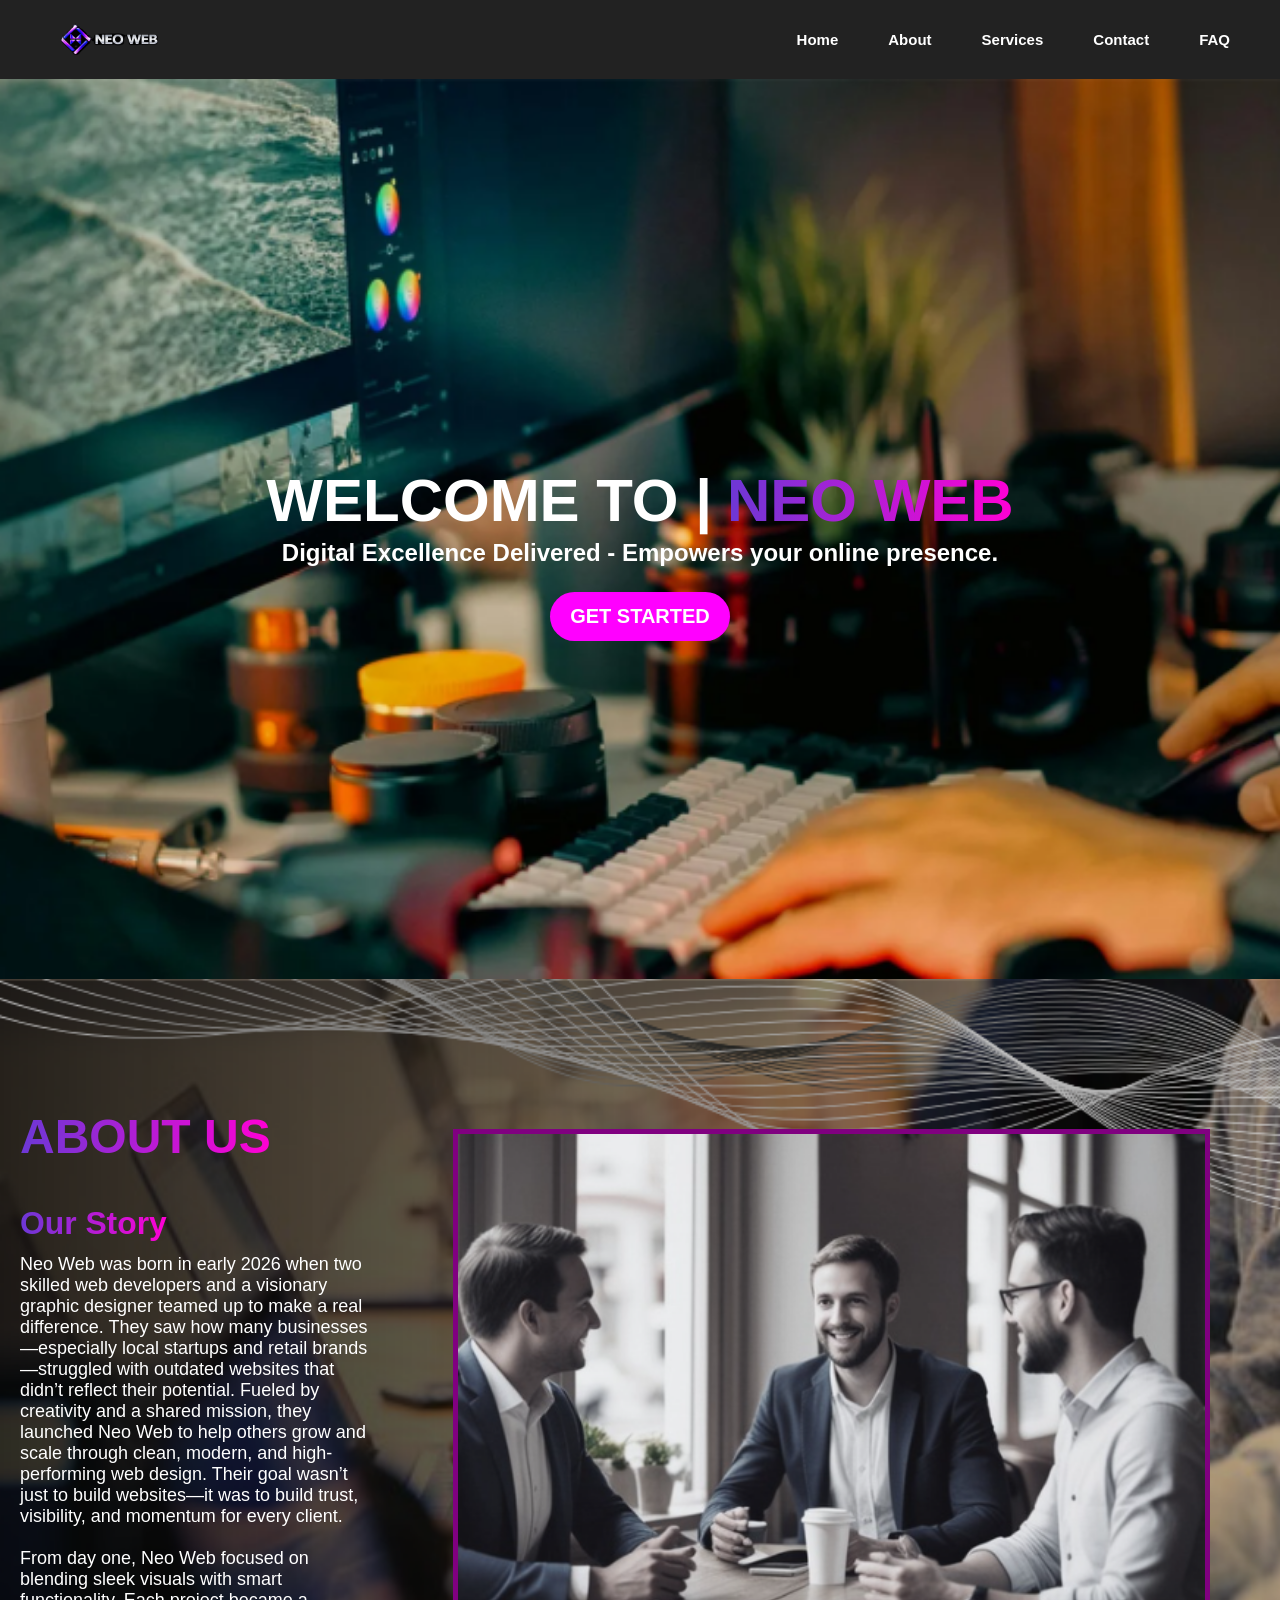
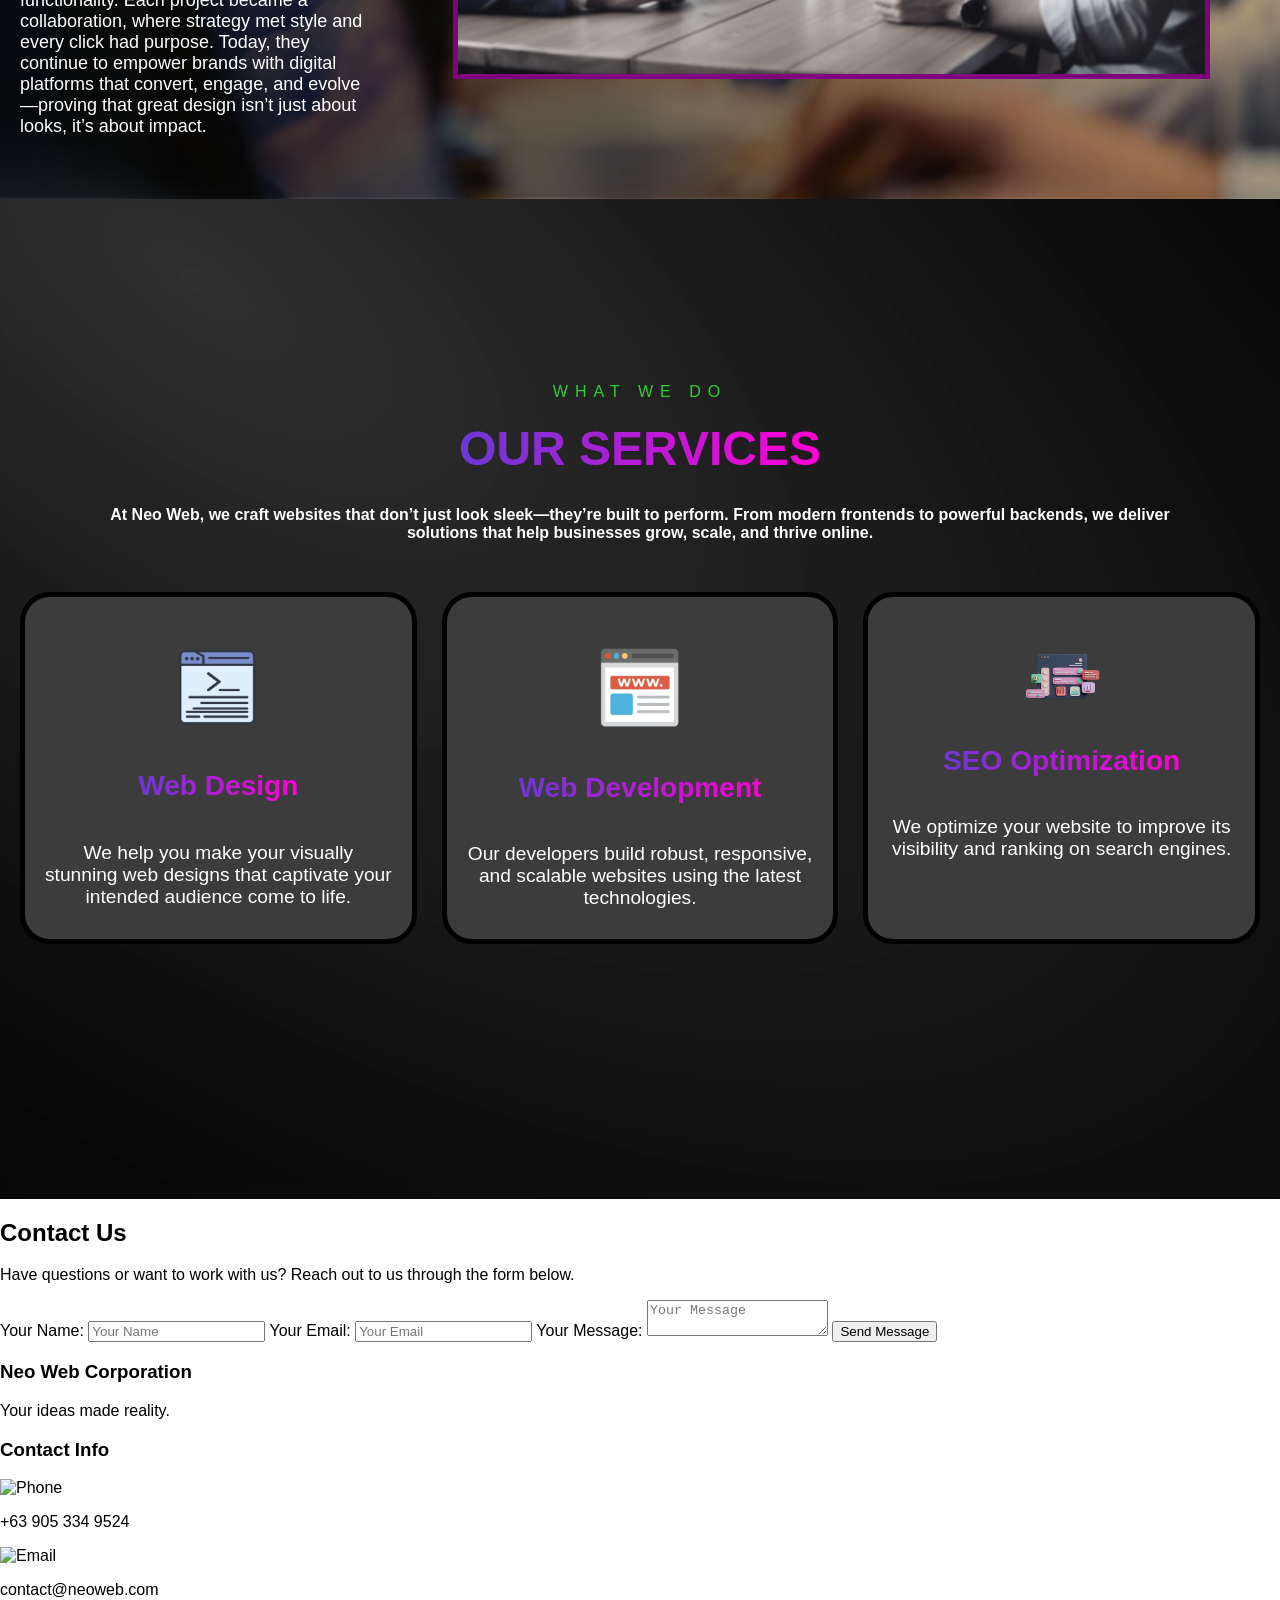
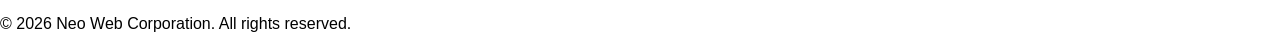
==== NeoWebCo/LandingPage/index.html @ d455323c "Rename LandingPage.html to index.html Renamed main file to index.html for easier online access" ====
<!DOCTYPE html>
<html lang="en">
<head>
    <meta charset="UTF-8">
    <meta name="viewport" content="width=device-width, initial-scale=1.0">
    <title>Neo Web Co.</title>
    <link rel="stylesheet" href="LandingPage.css">
</head>
<body>
    <nav class="navbar">
        <img class="logo" src="../img/logo.png" alt="Logo">
        <ul class="nav-links">
            <li><a href="#home">Home</a></li>
            <li><a href="#about">About</a></li>
            <li><a href="#services">Services</a></li>
            <li><a href="#contact">Contact</a></li>
            <li><a href="FAQ.html">FAQ</a></li>
        </ul>
    </nav>

    <section id="home" class="home-section">
        <div class="home-content">
            <h1 id="welcome1">WELCOME TO |</h1>
            <h1 class="gradient">NEO WEB</h1>
        </div>
        <p>Digital Excellence Delivered - Empowers your online presence.</p>
        <button onclick="location.href='#services'" class="btn">GET STARTED</button>
    </section>

    <section id="about" class="about-section">
        <div class="story">
        <h2 class="gradient">ABOUT US</h2>
        <h3 class="gradient">Our Story</h3>
            <p>
            Neo Web was born in early 2026 when two skilled web developers and a visionary
            graphic designer teamed up to make a real difference. They saw how many
            businesses—especially local startups and retail brands—struggled with outdated
            websites that didn’t reflect their potential. Fueled by creativity and a shared
            mission, they launched Neo Web to help others grow and scale through clean, modern,
            and high-performing web design. Their goal wasn’t just to build websites—it was to
            build trust, visibility, and momentum for every client.

            <br>
            <br>From day one, Neo Web focused on blending sleek visuals with smart functionality.
            Each project became a collaboration, where strategy met style and every click had
            purpose. Today, they continue to empower brands with digital platforms that convert,
            engage, and evolve—proving that great design isn’t just about looks, it’s about
            impact.
        </p>
        </div>
        <img src="../img/ourstorybg.png" alt="Our Story">
    </section>

    <section id="services" class="services-section">
        <p id="wawedo"><span>WHAT WE DO</span></p>
        <h2 class="gradient">OUR SERVICES</h2>
        <p id="servdesc">At Neo Web, we craft websites that don’t just look sleek—they’re
            built to perform. From modern frontends to powerful backends, we deliver solutions
            that help businesses grow, scale, and thrive online.</p>
        <div class="serviceh3">
            <div class="service">
                <img src="../img/webdesign.png" alt="Web Design">
                <h3 class="gradient">Web Design</h3>
                <p>We help you make your visually stunning web designs that captivate
                your intended audience come to life.
                </p>
            </div>

            <div class="service">
                <img src="../img/webdev.png" alt="Web Dev">
                <h3 class="gradient">Web Development</h3>
                <p>Our developers build robust, responsive, and scalable websites using the latest
                technologies.
                </p>
            </div>

            <div class="service">
                <img src="../img/SEO.png" alt="SEO Optimization">
                <h3 class="gradient">SEO Optimization</h3>
                <p>We optimize your website to improve its visibility and ranking on search
                    engines.</p>
            </div>
        </div>
    </section>

    <section id="contact" class="contact-section">
        <h2>Contact Us</h2>
        <p>Have questions or want to work with us? Reach out to us through the form below.</p>
        <form class="contact-form">
            <label for="name">Your Name:</label>
            <input id="name" type="text" placeholder="Your Name" required>
            <label for="email">Your Email:</label>
            <input id="email" type="email" placeholder="Your Email" required>
            <label for="message">Your Message:</label>
            <textarea id="message" placeholder="Your Message" required></textarea>
            <button id="submitbutton" type="submit">Send Message</button>
        </form>
    </section>

    <footer class="footer">
        <div class="footercontainer">
            <div class="footersection">
                <h3>Neo Web Corporation</h3>
                <p>Your ideas made reality.</p>
            </div>

            <div class="footersection">
                <h3>Contact Info</h3>
                <div class="footercontact">
                    <img src="phoneicon.png" alt="Phone">
                    <p>+63 905 334 9524</p>
                </div>
                <div class="footercontact">
                    <img src="emailicon.png" alt="Email">
                    <p>contact@neoweb.com</p>
                </div>
            </div>
        </div>
        <p>&copy; 2026 Neo Web Corporation. All rights reserved.</p>
    </footer>
</body>
</html>
---- NeoWebCo/LandingPage/LandingPage.css ----
html {
    scroll-behavior: smooth;
}
body {
    margin: 0;
    font-family: sans-serif;
}

.logo{
    width: 10%;
    height: auto;
}

.gradient {
    background-image: linear-gradient(to right, #6c38d5, #ff00d4);
    background-repeat: no-repeat;
    background-size: 100% 100%;
    background-position: left center;
    -webkit-background-clip: text;
    background-clip: text;
    color: transparent;
    display: inline-block;
    background-attachment: scroll;
    width: fit-content;
}

.navbar {
    display: flex;
    justify-content: space-between;
    align-items: center;
    background-color: #222222;
    padding-left: 50px;
    padding-right: 50px;
    color: white;
    position: sticky;
    top: 0;
    left: 0;
    right: 0;
}

.nav-links {
    display: flex;
    list-style: none;
    gap: 50px;
    font: bold 15px sans-serif;
}

.nav-links a {
    color: white;
    text-decoration: none;
    transition: color 0.3s ease;
}

.nav-links a:hover {
    text-shadow: 0 0 5px #2b0082, 0 0 10px #4b0082, 0 0 15px #4b0082, 0 0 20px #4b0082;
    color: #e3a2d5;

}

.home-section {
    display: flex;
    flex-direction: column;
    align-items: center;
    justify-content: center;
    height: 100vh;
    background-image: url('../img/homebg.png');
    background-size: cover;
    background-position: center;
    background-repeat: no-repeat;
    background-attachment:scroll;
    text-align: center;
}

.home-content {
    display: flex;
    font-size: 2.5rem;
    margin-bottom: -70px;
}

.home-content #welcome1 {
    margin-right: 15px;
    color: white;
}

.home-section p {
    font: bold 20px sans-serif;
    color: white;
    font-size: 1.5rem;
    margin-bottom: 25px;
}

.btn {
    background-color: #ff00ff;
    color: white;
    border: none;
    padding: 13px 20px;
    border-radius: 5rem;
    font-size: 23px;
    font: bold 20px sans-serif;
    cursor: pointer;
    transition: background-color 0.3s ease;
}

.btn:hover {
    background-color: #c702c7;
}

.about-section {
    display: flex;
    flex-direction: row;
    align-items: left;
    justify-content: left;
    height: 80vh;
    padding: 50px 20px;
    background-image: url('../img/aboutbg.png');
    background-size: cover;
    background-position: center;
    background-repeat: no-repeat;
    background-attachment: scroll;
    text-align: left;
}

.about-section h2 {
    font-size: 3rem;
    margin-top: 70px;
    margin-bottom: -30px;
}

.about-section p {
    font-size: 18px;
    color: white;
    margin-top: -60px;
}

.story {
    display: flex;
    font-size: 1.7rem;
    gap: 40px;
    flex-direction: column;
    margin-top: 10px;
}

.about-section img {
    border: solid purple;
    border-width: 5px;
    width: 75%;
    height: 75%;
    margin-top: 100px;
    margin-left: 80px;
    margin-right: 50px;
}

.services-section {
    display: flex;
    flex-direction: column;
    align-items: center;
    justify-content: center;
    height: 100vh;
    padding: 50px 20px;
    background-image: url('../img/servicesbg.png');
    background-size: cover;
    background-position: center;
    background-repeat: no-repeat;
    background-attachment: scroll;
    text-align: center;
}

#servdesc {
    font: bold 20px sans-serif;
    color: white;
    font-size: 1rem;
    margin-top: 20px;
    margin-bottom: 50px;
    padding-left: 70px;
    padding-right: 70px;
}

.services-section p {
    color: white;
    font-size: 1.2rem;
    margin-top: -5px;
    margin-bottom: -10px;
}

.services-section h2 {
    font-size: 3rem;
    margin-top: -80px;
    margin-bottom: 10px;
}

.serviceh3 {
    font-size: 1.5rem;
    display: flex;
    justify-content: center;
    align-items: stretch;
    flex-direction: row;
    gap: 25px;
    margin-bottom: -50px;
}

.service {
    border: solid black;
    background-color: #3c3c3c;
    border-radius: 30px;
    border-width: 5px;
    min-height: 250px;
    text-align: center;
    flex: 1;
    display: flex;
    flex-direction: column;
    align-items: center;
    justify-content: flex-start;
    min-width: 250px;
    max-width: 350px;
    padding: 40px 20px;
    padding-top: 30px;
    gap: 16px;
}

#wawedo {
    font-size: medium;
    letter-spacing: 7px;
    color: limegreen;
    margin-top: -120px;
    margin-bottom: 100px;
}

.service img {
    text-align: center;
    display: flex;
    flex-direction: column;
    justify-content: center;
    align-items: center;
    width: 80px;
    padding-top: 20px;
}
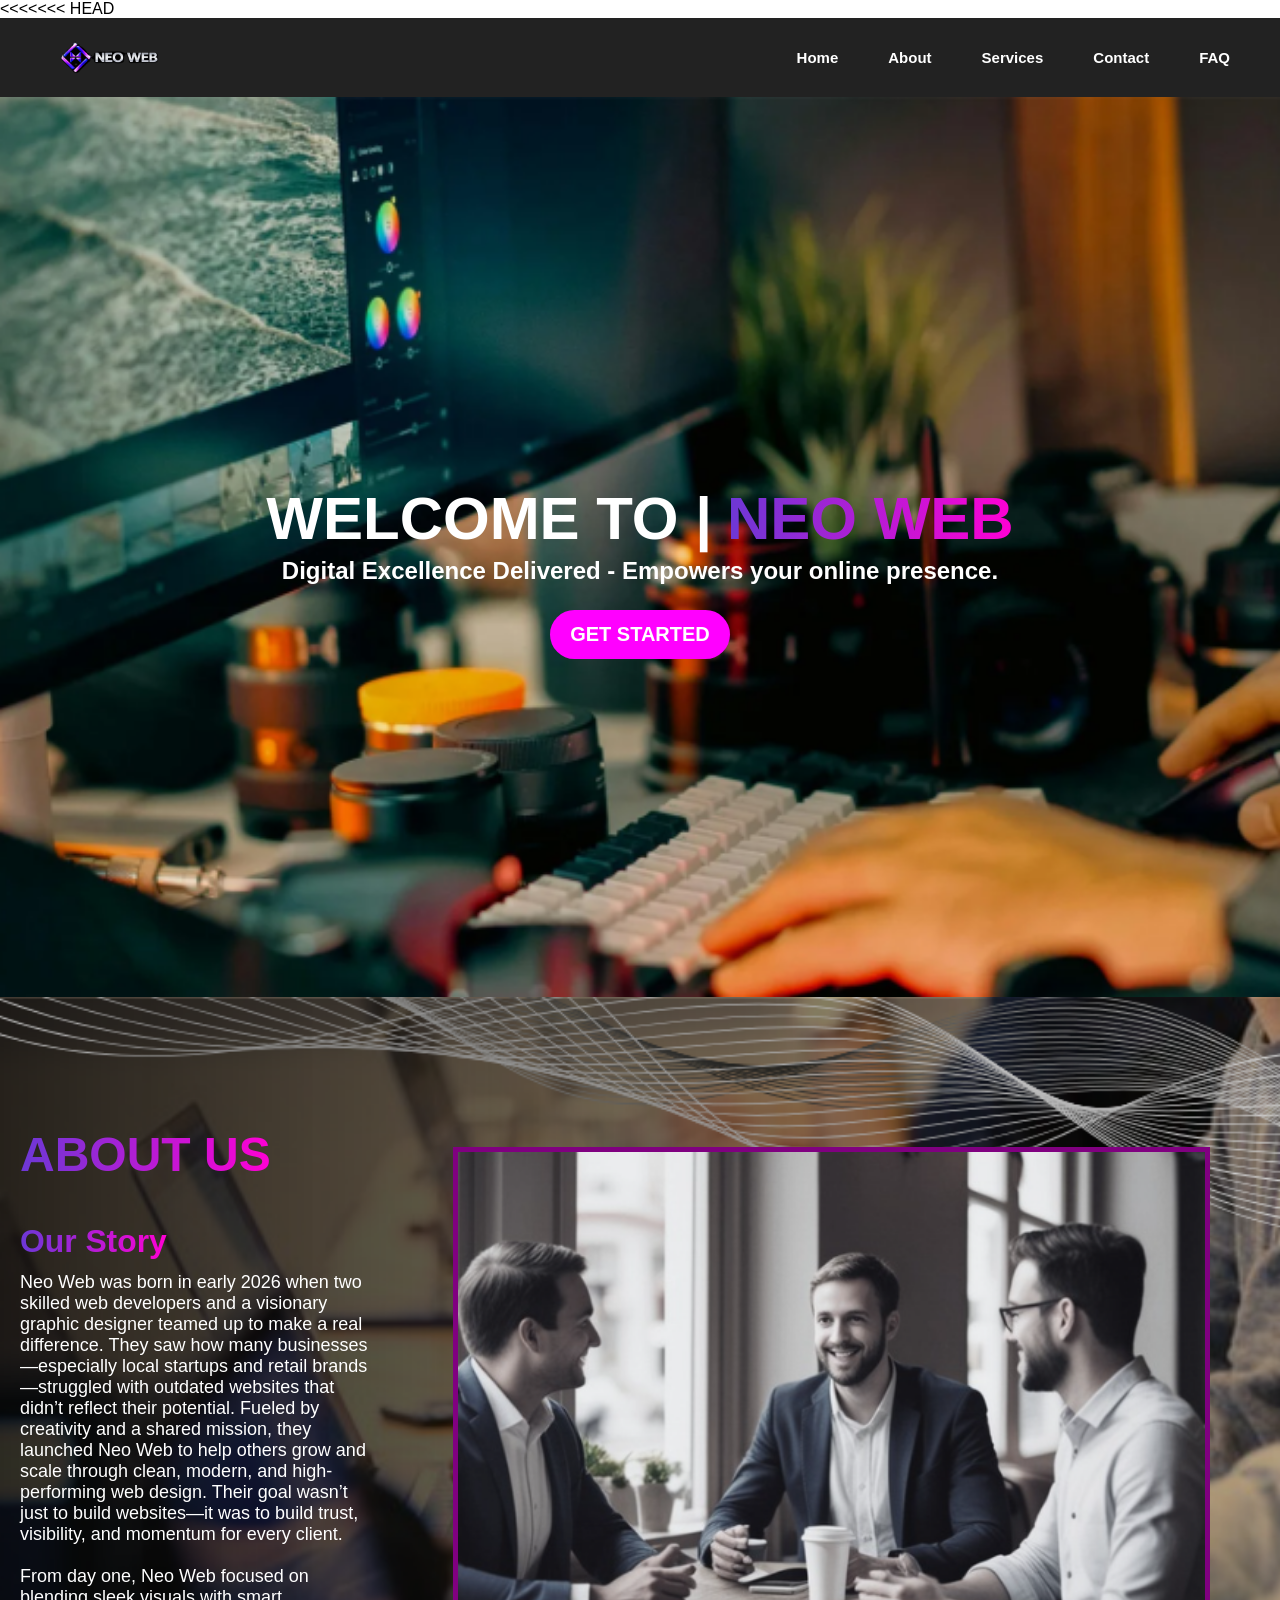
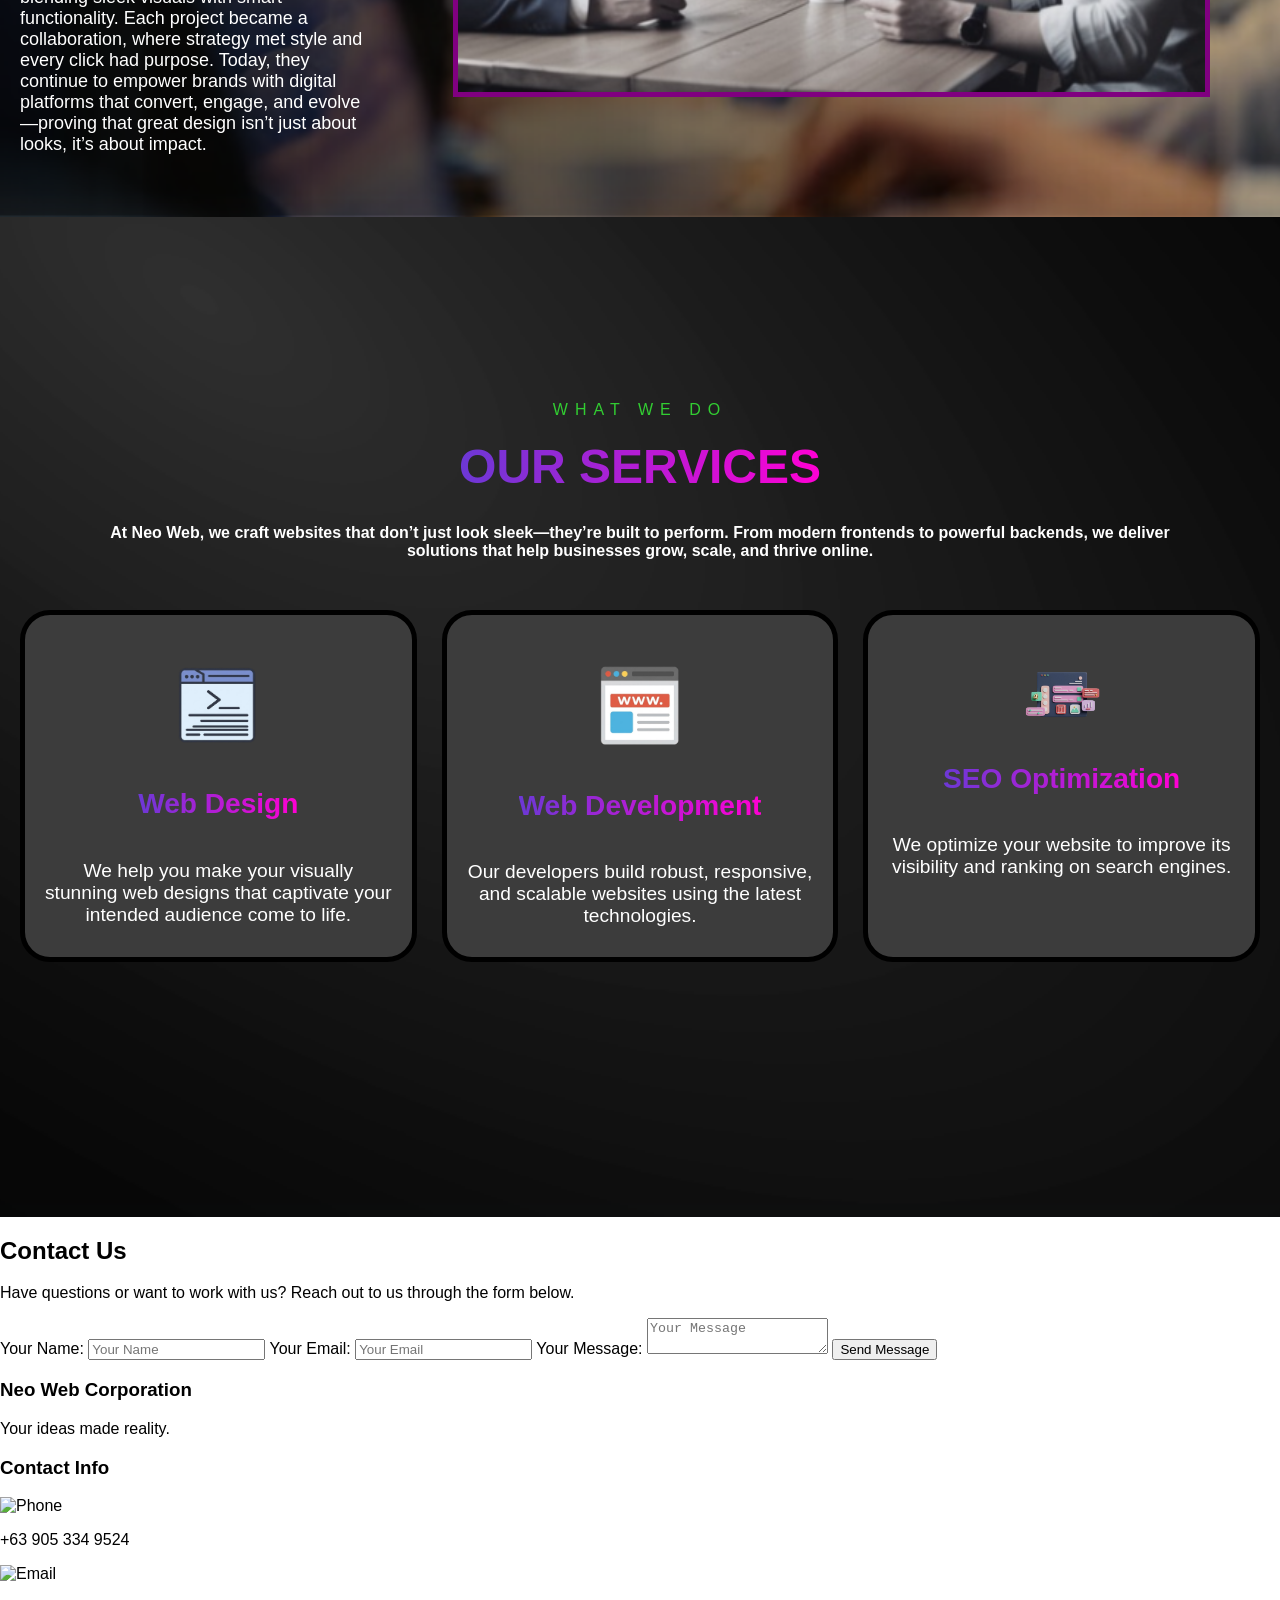
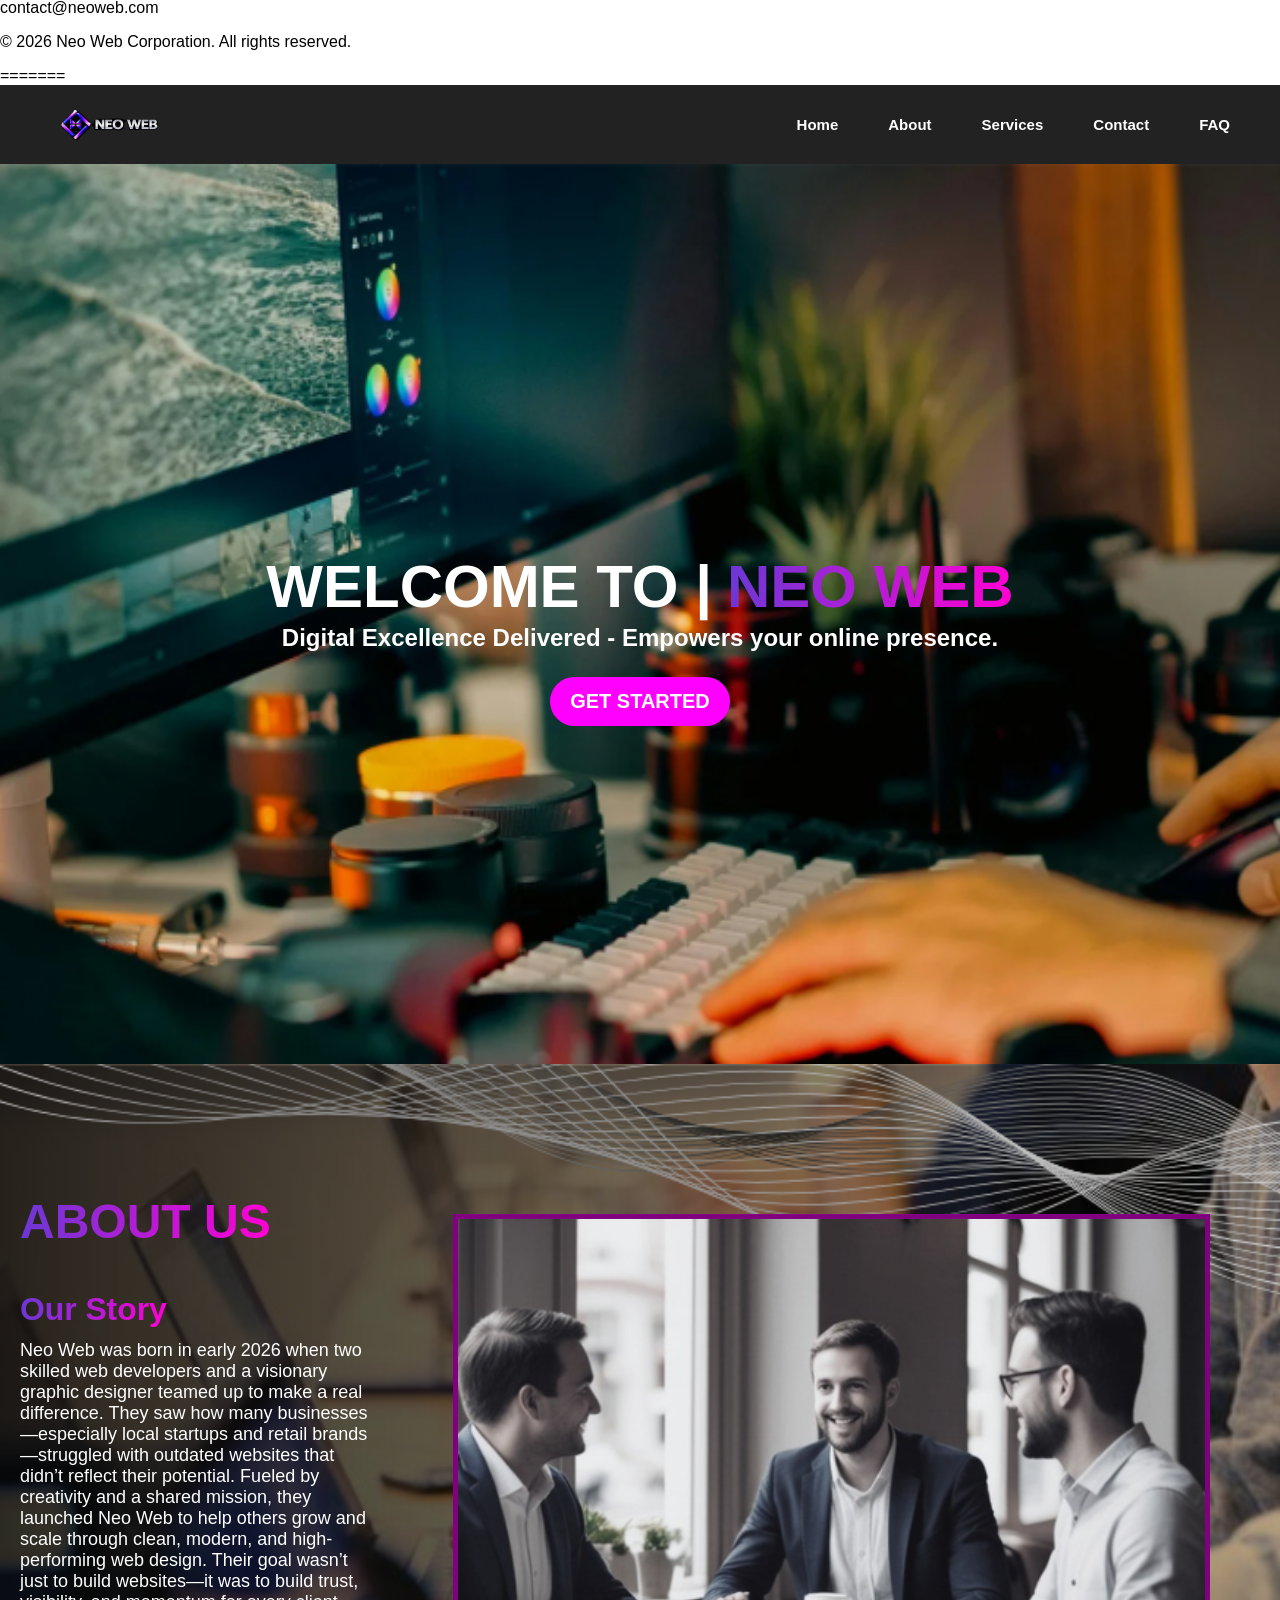
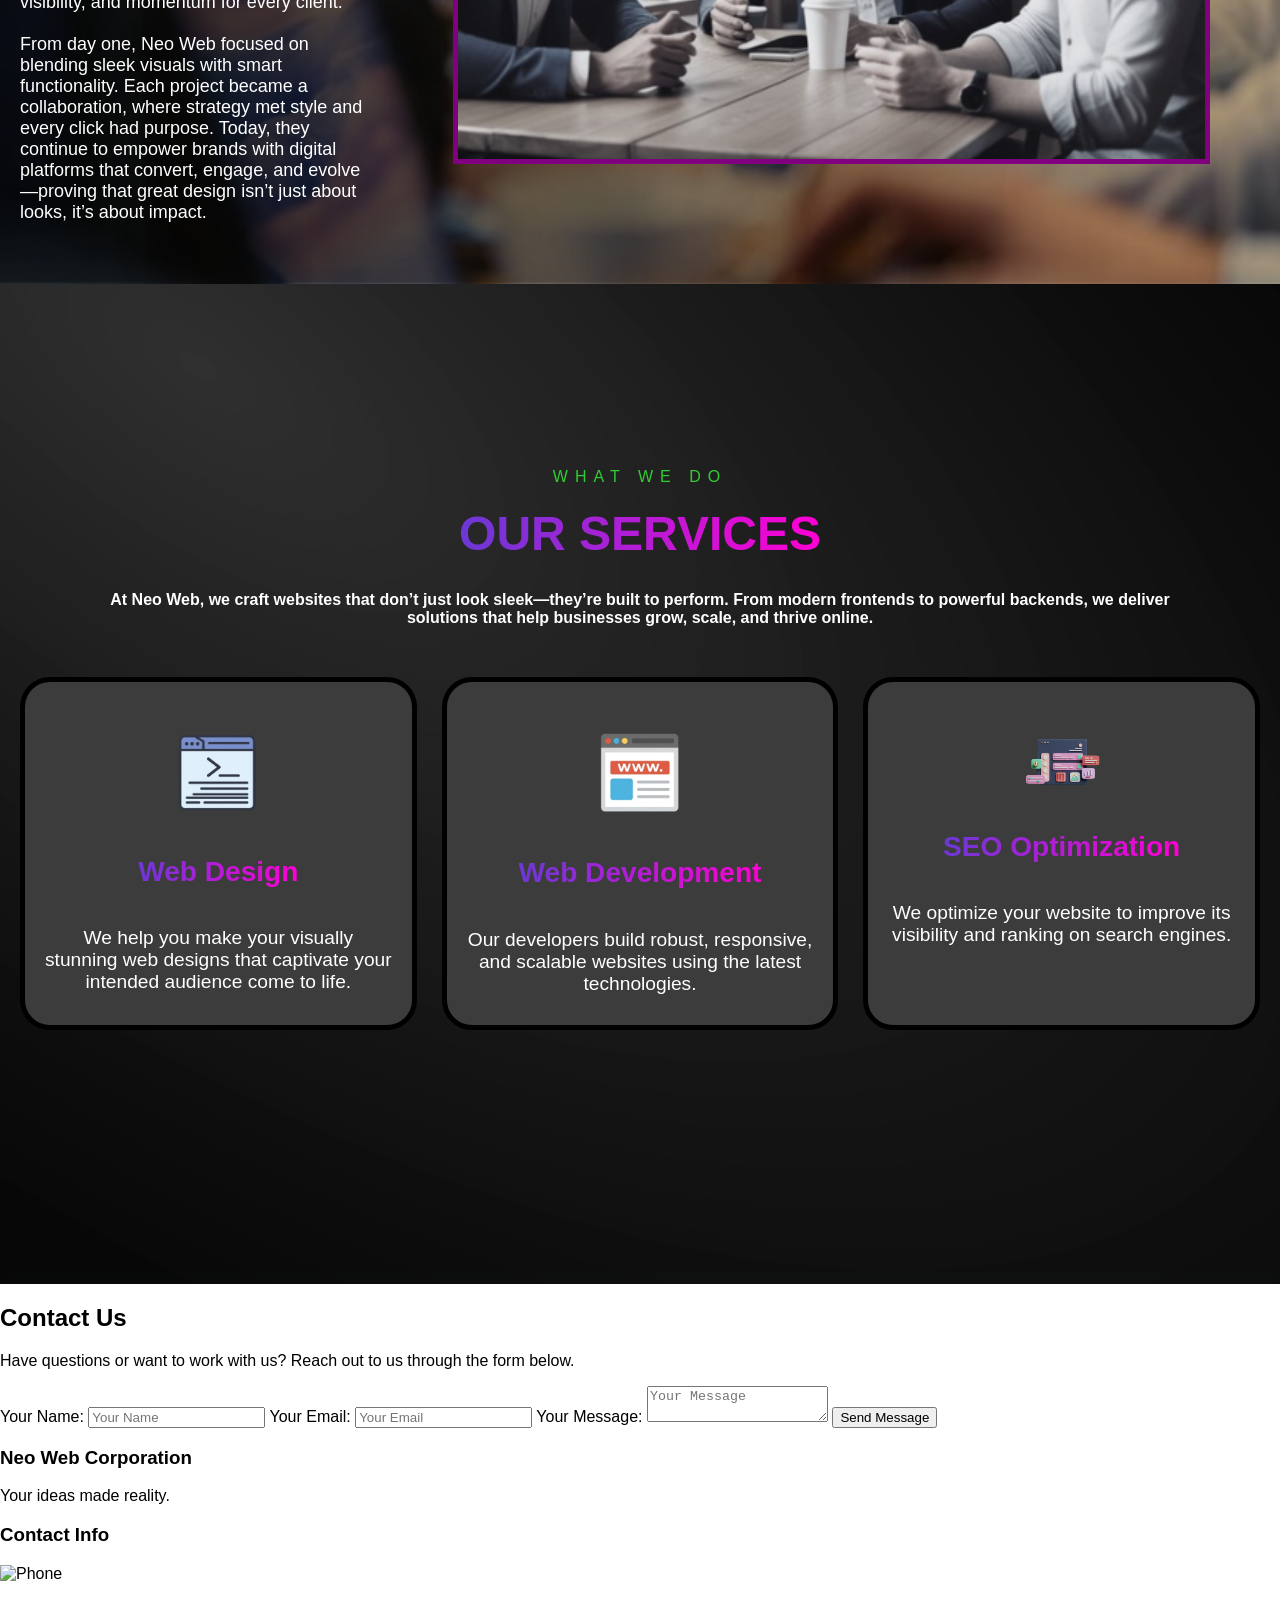
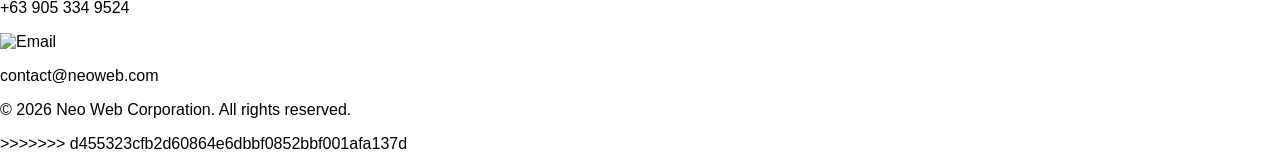
==== commit 5aebbf5b: "update index.html" ====
--- a/NeoWebCo/LandingPage/index.html
+++ b/NeoWebCo/LandingPage/index.html
@@ -1,122 +1,247 @@
-<!DOCTYPE html>
-<html lang="en">
-<head>
-    <meta charset="UTF-8">
-    <meta name="viewport" content="width=device-width, initial-scale=1.0">
-    <title>Neo Web Co.</title>
-    <link rel="stylesheet" href="LandingPage.css">
-</head>
-<body>
-    <nav class="navbar">
-        <img class="logo" src="../img/logo.png" alt="Logo">
-        <ul class="nav-links">
-            <li><a href="#home">Home</a></li>
-            <li><a href="#about">About</a></li>
-            <li><a href="#services">Services</a></li>
-            <li><a href="#contact">Contact</a></li>
-            <li><a href="FAQ.html">FAQ</a></li>
-        </ul>
-    </nav>
-
-    <section id="home" class="home-section">
-        <div class="home-content">
-            <h1 id="welcome1">WELCOME TO |</h1>
-            <h1 class="gradient">NEO WEB</h1>
-        </div>
-        <p>Digital Excellence Delivered - Empowers your online presence.</p>
-        <button onclick="location.href='#services'" class="btn">GET STARTED</button>
-    </section>
-
-    <section id="about" class="about-section">
-        <div class="story">
-        <h2 class="gradient">ABOUT US</h2>
-        <h3 class="gradient">Our Story</h3>
-            <p>
-            Neo Web was born in early 2026 when two skilled web developers and a visionary
-            graphic designer teamed up to make a real difference. They saw how many
-            businesses—especially local startups and retail brands—struggled with outdated
-            websites that didn’t reflect their potential. Fueled by creativity and a shared
-            mission, they launched Neo Web to help others grow and scale through clean, modern,
-            and high-performing web design. Their goal wasn’t just to build websites—it was to
-            build trust, visibility, and momentum for every client.
-
-            <br>
-            <br>From day one, Neo Web focused on blending sleek visuals with smart functionality.
-            Each project became a collaboration, where strategy met style and every click had
-            purpose. Today, they continue to empower brands with digital platforms that convert,
-            engage, and evolve—proving that great design isn’t just about looks, it’s about
-            impact.
-        </p>
-        </div>
-        <img src="../img/ourstorybg.png" alt="Our Story">
-    </section>
-
-    <section id="services" class="services-section">
-        <p id="wawedo"><span>WHAT WE DO</span></p>
-        <h2 class="gradient">OUR SERVICES</h2>
-        <p id="servdesc">At Neo Web, we craft websites that don’t just look sleek—they’re
-            built to perform. From modern frontends to powerful backends, we deliver solutions
-            that help businesses grow, scale, and thrive online.</p>
-        <div class="serviceh3">
-            <div class="service">
-                <img src="../img/webdesign.png" alt="Web Design">
-                <h3 class="gradient">Web Design</h3>
-                <p>We help you make your visually stunning web designs that captivate
-                your intended audience come to life.
-                </p>
-            </div>
-
-            <div class="service">
-                <img src="../img/webdev.png" alt="Web Dev">
-                <h3 class="gradient">Web Development</h3>
-                <p>Our developers build robust, responsive, and scalable websites using the latest
-                technologies.
-                </p>
-            </div>
-
-            <div class="service">
-                <img src="../img/SEO.png" alt="SEO Optimization">
-                <h3 class="gradient">SEO Optimization</h3>
-                <p>We optimize your website to improve its visibility and ranking on search
-                    engines.</p>
-            </div>
-        </div>
-    </section>
-
-    <section id="contact" class="contact-section">
-        <h2>Contact Us</h2>
-        <p>Have questions or want to work with us? Reach out to us through the form below.</p>
-        <form class="contact-form">
-            <label for="name">Your Name:</label>
-            <input id="name" type="text" placeholder="Your Name" required>
-            <label for="email">Your Email:</label>
-            <input id="email" type="email" placeholder="Your Email" required>
-            <label for="message">Your Message:</label>
-            <textarea id="message" placeholder="Your Message" required></textarea>
-            <button id="submitbutton" type="submit">Send Message</button>
-        </form>
-    </section>
-
-    <footer class="footer">
-        <div class="footercontainer">
-            <div class="footersection">
-                <h3>Neo Web Corporation</h3>
-                <p>Your ideas made reality.</p>
-            </div>
-
-            <div class="footersection">
-                <h3>Contact Info</h3>
-                <div class="footercontact">
-                    <img src="phoneicon.png" alt="Phone">
-                    <p>+63 905 334 9524</p>
-                </div>
-                <div class="footercontact">
-                    <img src="emailicon.png" alt="Email">
-                    <p>contact@neoweb.com</p>
-                </div>
-            </div>
-        </div>
-        <p>&copy; 2026 Neo Web Corporation. All rights reserved.</p>
-    </footer>
-</body>
-</html>
+<<<<<<< HEAD
+<!DOCTYPE html>
+<html lang="en">
+<head>
+    <meta charset="UTF-8">
+    <meta name="viewport" content="width=device-width, initial-scale=1.0">
+    <title>Neo Web Co.</title>
+    <link rel="stylesheet" href="index.css">
+</head>
+<body>
+    <nav class="navbar">
+        <img class="logo" src="../img/logo.png" alt="Logo">
+        <ul class="nav-links">
+            <li><a href="#home">Home</a></li>
+            <li><a href="#about">About</a></li>
+            <li><a href="#services">Services</a></li>
+            <li><a href="#contact">Contact</a></li>
+            <li><a href="FAQ.html">FAQ</a></li>
+        </ul>
+    </nav>
+
+    <section id="home" class="home-section">
+        <div class="home-content">
+            <h1 id="welcome1">WELCOME TO |</h1>
+            <h1 class="gradient">NEO WEB</h1>
+        </div>
+        <p>Digital Excellence Delivered - Empowers your online presence.</p>
+        <button onclick="location.href='#services'" class="btn">GET STARTED</button>
+    </section>
+
+    <section id="about" class="about-section">
+        <div class="story">
+        <h2 class="gradient">ABOUT US</h2>
+        <h3 class="gradient">Our Story</h3>
+            <p>
+            Neo Web was born in early 2026 when two skilled web developers and a visionary
+            graphic designer teamed up to make a real difference. They saw how many
+            businesses—especially local startups and retail brands—struggled with outdated
+            websites that didn’t reflect their potential. Fueled by creativity and a shared
+            mission, they launched Neo Web to help others grow and scale through clean, modern,
+            and high-performing web design. Their goal wasn’t just to build websites—it was to
+            build trust, visibility, and momentum for every client.
+
+            <br>
+            <br>From day one, Neo Web focused on blending sleek visuals with smart functionality.
+            Each project became a collaboration, where strategy met style and every click had
+            purpose. Today, they continue to empower brands with digital platforms that convert,
+            engage, and evolve—proving that great design isn’t just about looks, it’s about
+            impact.
+        </p>
+        </div>
+        <img src="../img/ourstorybg.png" alt="Our Story">
+    </section>
+
+    <section id="services" class="services-section">
+        <p id="wawedo"><span>WHAT WE DO</span></p>
+        <h2 class="gradient">OUR SERVICES</h2>
+        <p id="servdesc">At Neo Web, we craft websites that don’t just look sleek—they’re
+            built to perform. From modern frontends to powerful backends, we deliver solutions
+            that help businesses grow, scale, and thrive online.</p>
+        <div class="serviceh3">
+            <div class="service">
+                <img src="../img/webdesign.png" alt="Web Design">
+                <h3 class="gradient">Web Design</h3>
+                <p>We help you make your visually stunning web designs that captivate
+                your intended audience come to life.
+                </p>
+            </div>
+
+            <div class="service">
+                <img src="../img/webdev.png" alt="Web Dev">
+                <h3 class="gradient">Web Development</h3>
+                <p>Our developers build robust, responsive, and scalable websites using the latest
+                technologies.
+                </p>
+            </div>
+
+            <div class="service">
+                <img src="../img/SEO.png" alt="SEO Optimization">
+                <h3 class="gradient">SEO Optimization</h3>
+                <p>We optimize your website to improve its visibility and ranking on search
+                    engines.</p>
+            </div>
+        </div>
+    </section>
+
+    <section id="contact" class="contact-section">
+        <h2>Contact Us</h2>
+        <p>Have questions or want to work with us? Reach out to us through the form below.</p>
+        <form class="contact-form">
+            <label for="name">Your Name:</label>
+            <input id="name" type="text" placeholder="Your Name" required>
+            <label for="email">Your Email:</label>
+            <input id="email" type="email" placeholder="Your Email" required>
+            <label for="message">Your Message:</label>
+            <textarea id="message" placeholder="Your Message" required></textarea>
+            <button id="submitbutton" type="submit">Send Message</button>
+        </form>
+    </section>
+
+    <footer class="footer">
+        <div class="footercontainer">
+            <div class="footersection">
+                <h3>Neo Web Corporation</h3>
+                <p>Your ideas made reality.</p>
+            </div>
+
+            <div class="footersection">
+                <h3>Contact Info</h3>
+                <div class="footercontact">
+                    <img src="phoneicon.png" alt="Phone">
+                    <p>+63 905 334 9524</p>
+                </div>
+                <div class="footercontact">
+                    <img src="emailicon.png" alt="Email">
+                    <p>contact@neoweb.com</p>
+                </div>
+            </div>
+        </div>
+        <p>&copy; 2026 Neo Web Corporation. All rights reserved.</p>
+    </footer>
+</body>
+</html>
+=======
+<!DOCTYPE html>
+<html lang="en">
+<head>
+    <meta charset="UTF-8">
+    <meta name="viewport" content="width=device-width, initial-scale=1.0">
+    <title>Neo Web Co.</title>
+    <link rel="stylesheet" href="LandingPage.css">
+</head>
+<body>
+    <nav class="navbar">
+        <img class="logo" src="../img/logo.png" alt="Logo">
+        <ul class="nav-links">
+            <li><a href="#home">Home</a></li>
+            <li><a href="#about">About</a></li>
+            <li><a href="#services">Services</a></li>
+            <li><a href="#contact">Contact</a></li>
+            <li><a href="FAQ.html">FAQ</a></li>
+        </ul>
+    </nav>
+
+    <section id="home" class="home-section">
+        <div class="home-content">
+            <h1 id="welcome1">WELCOME TO |</h1>
+            <h1 class="gradient">NEO WEB</h1>
+        </div>
+        <p>Digital Excellence Delivered - Empowers your online presence.</p>
+        <button onclick="location.href='#services'" class="btn">GET STARTED</button>
+    </section>
+
+    <section id="about" class="about-section">
+        <div class="story">
+        <h2 class="gradient">ABOUT US</h2>
+        <h3 class="gradient">Our Story</h3>
+            <p>
+            Neo Web was born in early 2026 when two skilled web developers and a visionary
+            graphic designer teamed up to make a real difference. They saw how many
+            businesses—especially local startups and retail brands—struggled with outdated
+            websites that didn’t reflect their potential. Fueled by creativity and a shared
+            mission, they launched Neo Web to help others grow and scale through clean, modern,
+            and high-performing web design. Their goal wasn’t just to build websites—it was to
+            build trust, visibility, and momentum for every client.
+
+            <br>
+            <br>From day one, Neo Web focused on blending sleek visuals with smart functionality.
+            Each project became a collaboration, where strategy met style and every click had
+            purpose. Today, they continue to empower brands with digital platforms that convert,
+            engage, and evolve—proving that great design isn’t just about looks, it’s about
+            impact.
+        </p>
+        </div>
+        <img src="../img/ourstorybg.png" alt="Our Story">
+    </section>
+
+    <section id="services" class="services-section">
+        <p id="wawedo"><span>WHAT WE DO</span></p>
+        <h2 class="gradient">OUR SERVICES</h2>
+        <p id="servdesc">At Neo Web, we craft websites that don’t just look sleek—they’re
+            built to perform. From modern frontends to powerful backends, we deliver solutions
+            that help businesses grow, scale, and thrive online.</p>
+        <div class="serviceh3">
+            <div class="service">
+                <img src="../img/webdesign.png" alt="Web Design">
+                <h3 class="gradient">Web Design</h3>
+                <p>We help you make your visually stunning web designs that captivate
+                your intended audience come to life.
+                </p>
+            </div>
+
+            <div class="service">
+                <img src="../img/webdev.png" alt="Web Dev">
+                <h3 class="gradient">Web Development</h3>
+                <p>Our developers build robust, responsive, and scalable websites using the latest
+                technologies.
+                </p>
+            </div>
+
+            <div class="service">
+                <img src="../img/SEO.png" alt="SEO Optimization">
+                <h3 class="gradient">SEO Optimization</h3>
+                <p>We optimize your website to improve its visibility and ranking on search
+                    engines.</p>
+            </div>
+        </div>
+    </section>
+
+    <section id="contact" class="contact-section">
+        <h2>Contact Us</h2>
+        <p>Have questions or want to work with us? Reach out to us through the form below.</p>
+        <form class="contact-form">
+            <label for="name">Your Name:</label>
+            <input id="name" type="text" placeholder="Your Name" required>
+            <label for="email">Your Email:</label>
+            <input id="email" type="email" placeholder="Your Email" required>
+            <label for="message">Your Message:</label>
+            <textarea id="message" placeholder="Your Message" required></textarea>
+            <button id="submitbutton" type="submit">Send Message</button>
+        </form>
+    </section>
+
+    <footer class="footer">
+        <div class="footercontainer">
+            <div class="footersection">
+                <h3>Neo Web Corporation</h3>
+                <p>Your ideas made reality.</p>
+            </div>
+
+            <div class="footersection">
+                <h3>Contact Info</h3>
+                <div class="footercontact">
+                    <img src="phoneicon.png" alt="Phone">
+                    <p>+63 905 334 9524</p>
+                </div>
+                <div class="footercontact">
+                    <img src="emailicon.png" alt="Email">
+                    <p>contact@neoweb.com</p>
+                </div>
+            </div>
+        </div>
+        <p>&copy; 2026 Neo Web Corporation. All rights reserved.</p>
+    </footer>
+</body>
+</html>
+>>>>>>> d455323cfb2d60864e6dbbf0852bbf001afa137d
--- a/NeoWebCo/LandingPage/index.css
+++ b/NeoWebCo/LandingPage/index.css
@@ -0,0 +1,236 @@
+html {
+    scroll-behavior: smooth;
+}
+body {
+    margin: 0;
+    font-family: sans-serif;
+}
+
+.logo{
+    width: 10%;
+    height: auto;
+}
+
+.gradient {
+    background-image: linear-gradient(to right, #6c38d5, #ff00d4);
+    background-repeat: no-repeat;
+    background-size: 100% 100%;
+    background-position: left center;
+    -webkit-background-clip: text;
+    background-clip: text;
+    color: transparent;
+    display: inline-block;
+    background-attachment: scroll;
+    width: fit-content;
+}
+
+.navbar {
+    display: flex;
+    justify-content: space-between;
+    align-items: center;
+    background-color: #222222;
+    padding-left: 50px;
+    padding-right: 50px;
+    color: white;
+    position: sticky;
+    top: 0;
+    left: 0;
+    right: 0;
+}
+
+.nav-links {
+    display: flex;
+    list-style: none;
+    gap: 50px;
+    font: bold 15px sans-serif;
+}
+
+.nav-links a {
+    color: white;
+    text-decoration: none;
+    transition: color 0.3s ease;
+}
+
+.nav-links a:hover {
+    text-shadow: 0 0 5px #2b0082, 0 0 10px #4b0082, 0 0 15px #4b0082, 0 0 20px #4b0082;
+    color: #e3a2d5;
+
+}
+
+.home-section {
+    display: flex;
+    flex-direction: column;
+    align-items: center;
+    justify-content: center;
+    height: 100vh;
+    background-image: url('../img/homebg.png');
+    background-size: cover;
+    background-position: center;
+    background-repeat: no-repeat;
+    background-attachment:scroll;
+    text-align: center;
+}
+
+.home-content {
+    display: flex;
+    font-size: 2.5rem;
+    margin-bottom: -70px;
+}
+
+.home-content #welcome1 {
+    margin-right: 15px;
+    color: white;
+}
+
+.home-section p {
+    font: bold 20px sans-serif;
+    color: white;
+    font-size: 1.5rem;
+    margin-bottom: 25px;
+}
+
+.btn {
+    background-color: #ff00ff;
+    color: white;
+    border: none;
+    padding: 13px 20px;
+    border-radius: 5rem;
+    font-size: 23px;
+    font: bold 20px sans-serif;
+    cursor: pointer;
+    transition: background-color 0.3s ease;
+}
+
+.btn:hover {
+    background-color: #c702c7;
+}
+
+.about-section {
+    display: flex;
+    flex-direction: row;
+    align-items: left;
+    justify-content: left;
+    height: 80vh;
+    padding: 50px 20px;
+    background-image: url('../img/aboutbg.png');
+    background-size: cover;
+    background-position: center;
+    background-repeat: no-repeat;
+    background-attachment: scroll;
+    text-align: left;
+}
+
+.about-section h2 {
+    font-size: 3rem;
+    margin-top: 70px;
+    margin-bottom: -30px;
+}
+
+.about-section p {
+    font-size: 18px;
+    color: white;
+    margin-top: -60px;
+}
+
+.story {
+    display: flex;
+    font-size: 1.7rem;
+    gap: 40px;
+    flex-direction: column;
+    margin-top: 10px;
+}
+
+.about-section img {
+    border: solid purple;
+    border-width: 5px;
+    width: 75%;
+    height: 75%;
+    margin-top: 100px;
+    margin-left: 80px;
+    margin-right: 50px;
+}
+
+.services-section {
+    display: flex;
+    flex-direction: column;
+    align-items: center;
+    justify-content: center;
+    height: 100vh;
+    padding: 50px 20px;
+    background-image: url('../img/servicesbg.png');
+    background-size: cover;
+    background-position: center;
+    background-repeat: no-repeat;
+    background-attachment: scroll;
+    text-align: center;
+}
+
+#servdesc {
+    font: bold 20px sans-serif;
+    color: white;
+    font-size: 1rem;
+    margin-top: 20px;
+    margin-bottom: 50px;
+    padding-left: 70px;
+    padding-right: 70px;
+}
+
+.services-section p {
+    color: white;
+    font-size: 1.2rem;
+    margin-top: -5px;
+    margin-bottom: -10px;
+}
+
+.services-section h2 {
+    font-size: 3rem;
+    margin-top: -80px;
+    margin-bottom: 10px;
+}
+
+.serviceh3 {
+    font-size: 1.5rem;
+    display: flex;
+    justify-content: center;
+    align-items: stretch;
+    flex-direction: row;
+    gap: 25px;
+    margin-bottom: -50px;
+}
+
+.service {
+    border: solid black;
+    background-color: #3c3c3c;
+    border-radius: 30px;
+    border-width: 5px;
+    min-height: 250px;
+    text-align: center;
+    flex: 1;
+    display: flex;
+    flex-direction: column;
+    align-items: center;
+    justify-content: flex-start;
+    min-width: 250px;
+    max-width: 350px;
+    padding: 40px 20px;
+    padding-top: 30px;
+    gap: 16px;
+}
+
+#wawedo {
+    font-size: medium;
+    letter-spacing: 7px;
+    color: limegreen;
+    margin-top: -120px;
+    margin-bottom: 100px;
+}
+
+.service img {
+    text-align: center;
+    display: flex;
+    flex-direction: column;
+    justify-content: center;
+    align-items: center;
+    width: 80px;
+    padding-top: 20px;
+}
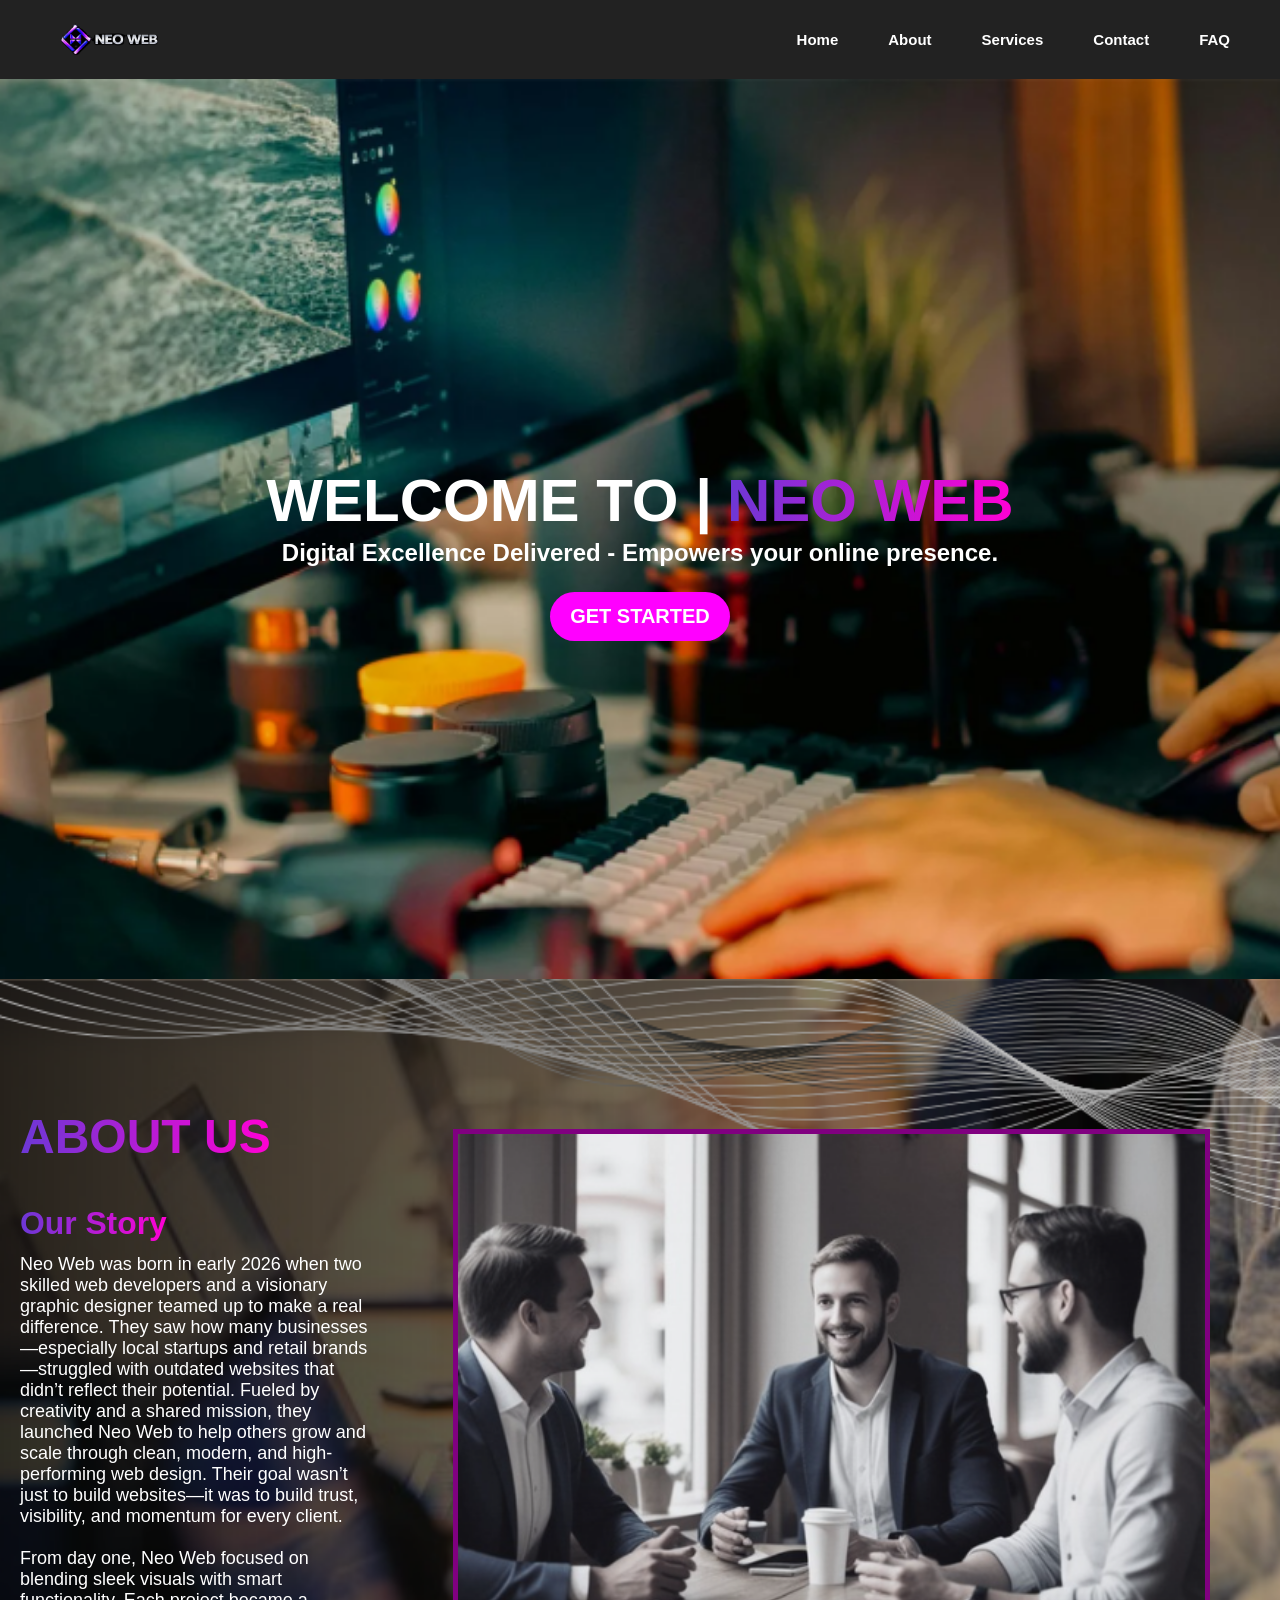
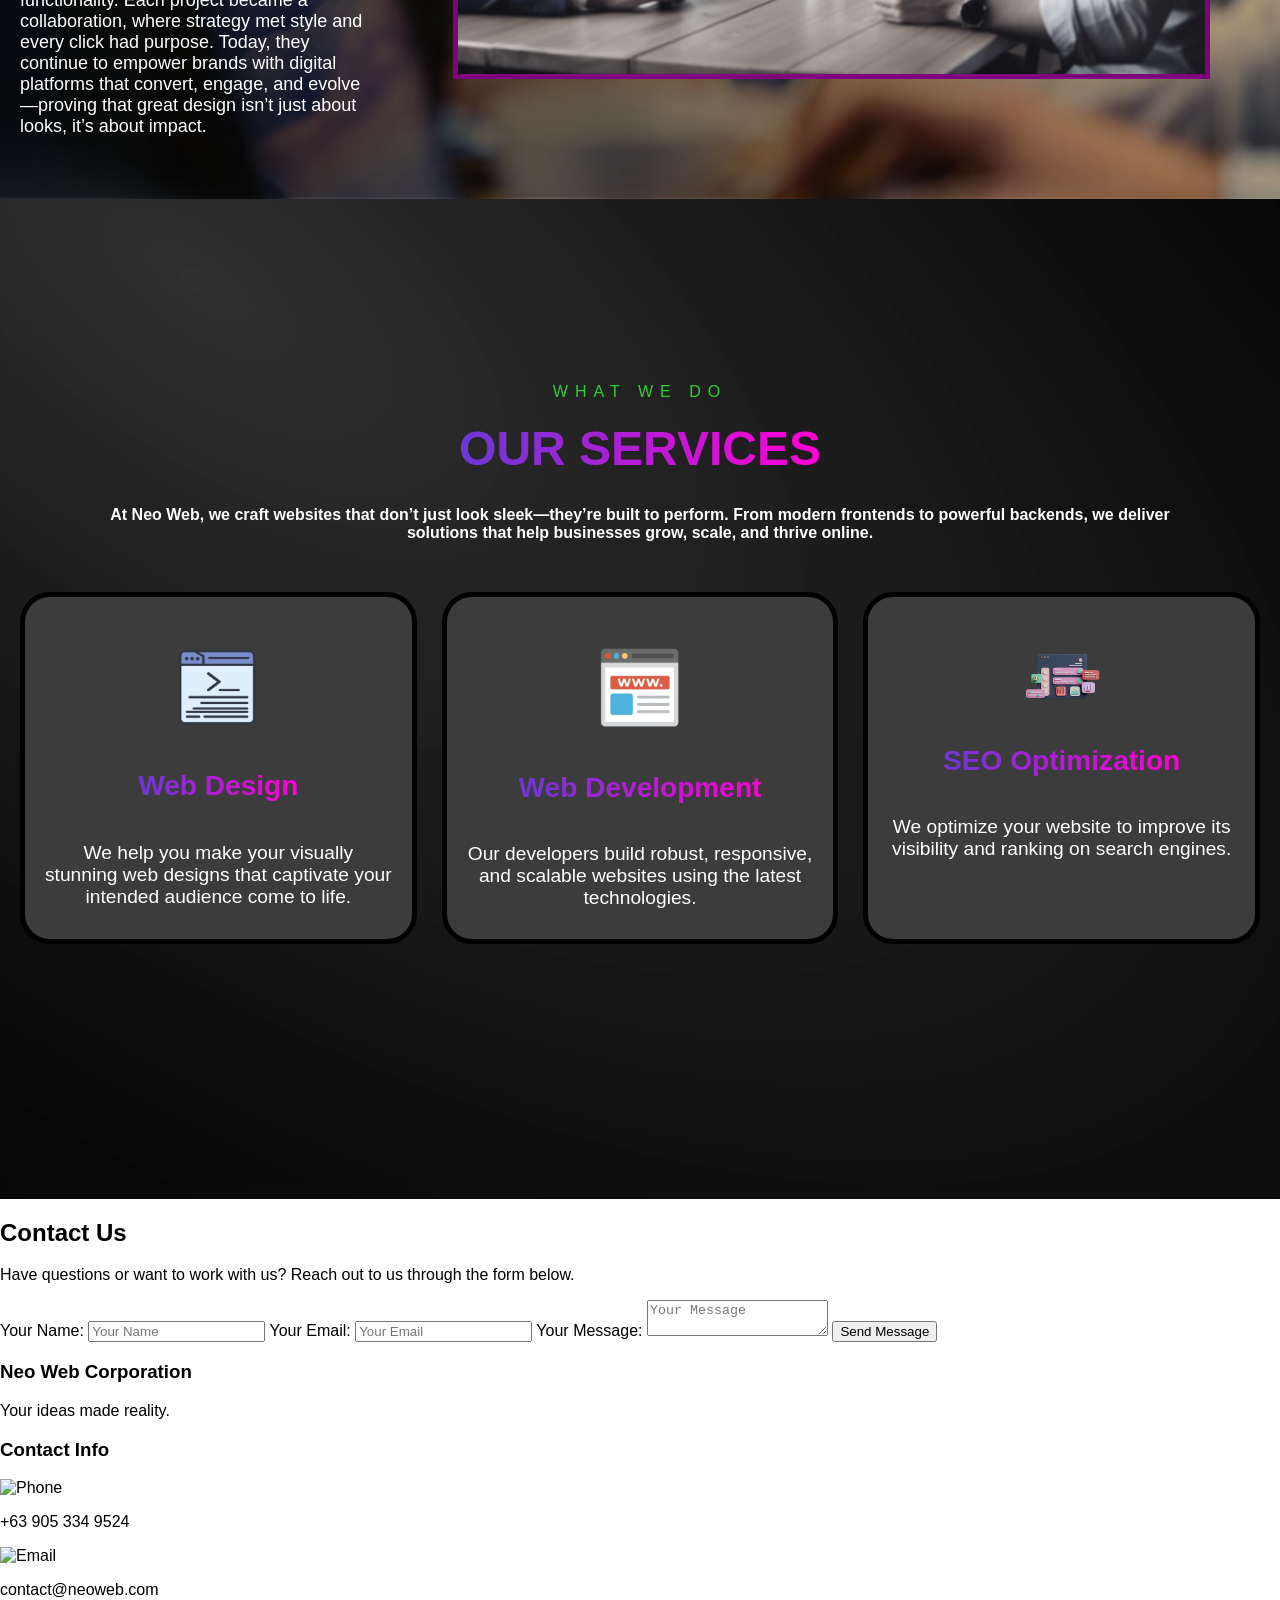
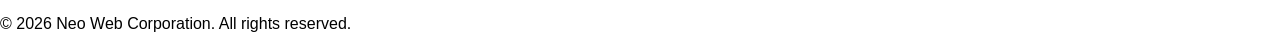
==== commit 36faca0f: "mini adjustment for the navbar" ====
--- a/NeoWebCo/LandingPage/index.html
+++ b/NeoWebCo/LandingPage/index.html
@@ -1,4 +1,3 @@
-<<<<<<< HEAD
 <!DOCTYPE html>
 <html lang="en">
 <head>
@@ -10,15 +9,20 @@
 <body>
     <nav class="navbar">
         <img class="logo" src="../img/logo.png" alt="Logo">
-        <ul class="nav-links">
+        <ul id="nav-links" class="nav-links">
             <li><a href="#home">Home</a></li>
             <li><a href="#about">About</a></li>
             <li><a href="#services">Services</a></li>
             <li><a href="#contact">Contact</a></li>
             <li><a href="FAQ.html">FAQ</a></li>
         </ul>
+
+        <div id="menubtn" class="menu-btn">
+            ☰
+        </div>
     </nav>
 
+        
     <section id="home" class="home-section">
         <div class="home-content">
             <h1 id="welcome1">WELCOME TO |</h1>
@@ -119,129 +123,6 @@
         </div>
         <p>&copy; 2026 Neo Web Corporation. All rights reserved.</p>
     </footer>
+    <script src="index.js"></script>
 </body>
 </html>
-=======
-<!DOCTYPE html>
-<html lang="en">
-<head>
-    <meta charset="UTF-8">
-    <meta name="viewport" content="width=device-width, initial-scale=1.0">
-    <title>Neo Web Co.</title>
-    <link rel="stylesheet" href="LandingPage.css">
-</head>
-<body>
-    <nav class="navbar">
-        <img class="logo" src="../img/logo.png" alt="Logo">
-        <ul class="nav-links">
-            <li><a href="#home">Home</a></li>
-            <li><a href="#about">About</a></li>
-            <li><a href="#services">Services</a></li>
-            <li><a href="#contact">Contact</a></li>
-            <li><a href="FAQ.html">FAQ</a></li>
-        </ul>
-    </nav>
-
-    <section id="home" class="home-section">
-        <div class="home-content">
-            <h1 id="welcome1">WELCOME TO |</h1>
-            <h1 class="gradient">NEO WEB</h1>
-        </div>
-        <p>Digital Excellence Delivered - Empowers your online presence.</p>
-        <button onclick="location.href='#services'" class="btn">GET STARTED</button>
-    </section>
-
-    <section id="about" class="about-section">
-        <div class="story">
-        <h2 class="gradient">ABOUT US</h2>
-        <h3 class="gradient">Our Story</h3>
-            <p>
-            Neo Web was born in early 2026 when two skilled web developers and a visionary
-            graphic designer teamed up to make a real difference. They saw how many
-            businesses—especially local startups and retail brands—struggled with outdated
-            websites that didn’t reflect their potential. Fueled by creativity and a shared
-            mission, they launched Neo Web to help others grow and scale through clean, modern,
-            and high-performing web design. Their goal wasn’t just to build websites—it was to
-            build trust, visibility, and momentum for every client.
-
-            <br>
-            <br>From day one, Neo Web focused on blending sleek visuals with smart functionality.
-            Each project became a collaboration, where strategy met style and every click had
-            purpose. Today, they continue to empower brands with digital platforms that convert,
-            engage, and evolve—proving that great design isn’t just about looks, it’s about
-            impact.
-        </p>
-        </div>
-        <img src="../img/ourstorybg.png" alt="Our Story">
-    </section>
-
-    <section id="services" class="services-section">
-        <p id="wawedo"><span>WHAT WE DO</span></p>
-        <h2 class="gradient">OUR SERVICES</h2>
-        <p id="servdesc">At Neo Web, we craft websites that don’t just look sleek—they’re
-            built to perform. From modern frontends to powerful backends, we deliver solutions
-            that help businesses grow, scale, and thrive online.</p>
-        <div class="serviceh3">
-            <div class="service">
-                <img src="../img/webdesign.png" alt="Web Design">
-                <h3 class="gradient">Web Design</h3>
-                <p>We help you make your visually stunning web designs that captivate
-                your intended audience come to life.
-                </p>
-            </div>
-
-            <div class="service">
-                <img src="../img/webdev.png" alt="Web Dev">
-                <h3 class="gradient">Web Development</h3>
-                <p>Our developers build robust, responsive, and scalable websites using the latest
-                technologies.
-                </p>
-            </div>
-
-            <div class="service">
-                <img src="../img/SEO.png" alt="SEO Optimization">
-                <h3 class="gradient">SEO Optimization</h3>
-                <p>We optimize your website to improve its visibility and ranking on search
-                    engines.</p>
-            </div>
-        </div>
-    </section>
-
-    <section id="contact" class="contact-section">
-        <h2>Contact Us</h2>
-        <p>Have questions or want to work with us? Reach out to us through the form below.</p>
-        <form class="contact-form">
-            <label for="name">Your Name:</label>
-            <input id="name" type="text" placeholder="Your Name" required>
-            <label for="email">Your Email:</label>
-            <input id="email" type="email" placeholder="Your Email" required>
-            <label for="message">Your Message:</label>
-            <textarea id="message" placeholder="Your Message" required></textarea>
-            <button id="submitbutton" type="submit">Send Message</button>
-        </form>
-    </section>
-
-    <footer class="footer">
-        <div class="footercontainer">
-            <div class="footersection">
-                <h3>Neo Web Corporation</h3>
-                <p>Your ideas made reality.</p>
-            </div>
-
-            <div class="footersection">
-                <h3>Contact Info</h3>
-                <div class="footercontact">
-                    <img src="phoneicon.png" alt="Phone">
-                    <p>+63 905 334 9524</p>
-                </div>
-                <div class="footercontact">
-                    <img src="emailicon.png" alt="Email">
-                    <p>contact@neoweb.com</p>
-                </div>
-            </div>
-        </div>
-        <p>&copy; 2026 Neo Web Corporation. All rights reserved.</p>
-    </footer>
-</body>
-</html>
->>>>>>> d455323cfb2d60864e6dbbf0852bbf001afa137d
--- a/NeoWebCo/LandingPage/index.css
+++ b/NeoWebCo/LandingPage/index.css
@@ -4,6 +4,7 @@
 body {
     margin: 0;
     font-family: sans-serif;
+    overflow-x: hidden;
 }
 
 .logo{
@@ -43,6 +44,7 @@
     list-style: none;
     gap: 50px;
     font: bold 15px sans-serif;
+    transition: all 0.3s ease;
 }
 
 .nav-links a {
@@ -55,6 +57,13 @@
     text-shadow: 0 0 5px #2b0082, 0 0 10px #4b0082, 0 0 15px #4b0082, 0 0 20px #4b0082;
     color: #e3a2d5;
 
+}
+
+.menu-btn {
+    display: none;
+    font-size: 24px;
+    cursor: pointer;
+    color: white;
 }
 
 .home-section {
@@ -233,4 +242,35 @@
     align-items: center;
     width: 80px;
     padding-top: 20px;
+}
+
+@media (max-width: 768px) {
+    .nav-links {
+        display: none;
+        position: absolute;
+        top: 40px;
+        left: 0;
+        right: 0;
+        width: 100%;
+        background: #222222;
+        flex-direction: column;
+        text-align: right;
+        padding-bottom: 10px;
+    }
+    .nav-links a {
+        margin: 10px 0;
+    }
+
+    .menu-btn {
+        display: block;
+    }
+
+    .logo {
+        width: 25%;
+        height: auto;
+    }
+
+    .nav-links.active {
+        display: block;
+    }
 }
